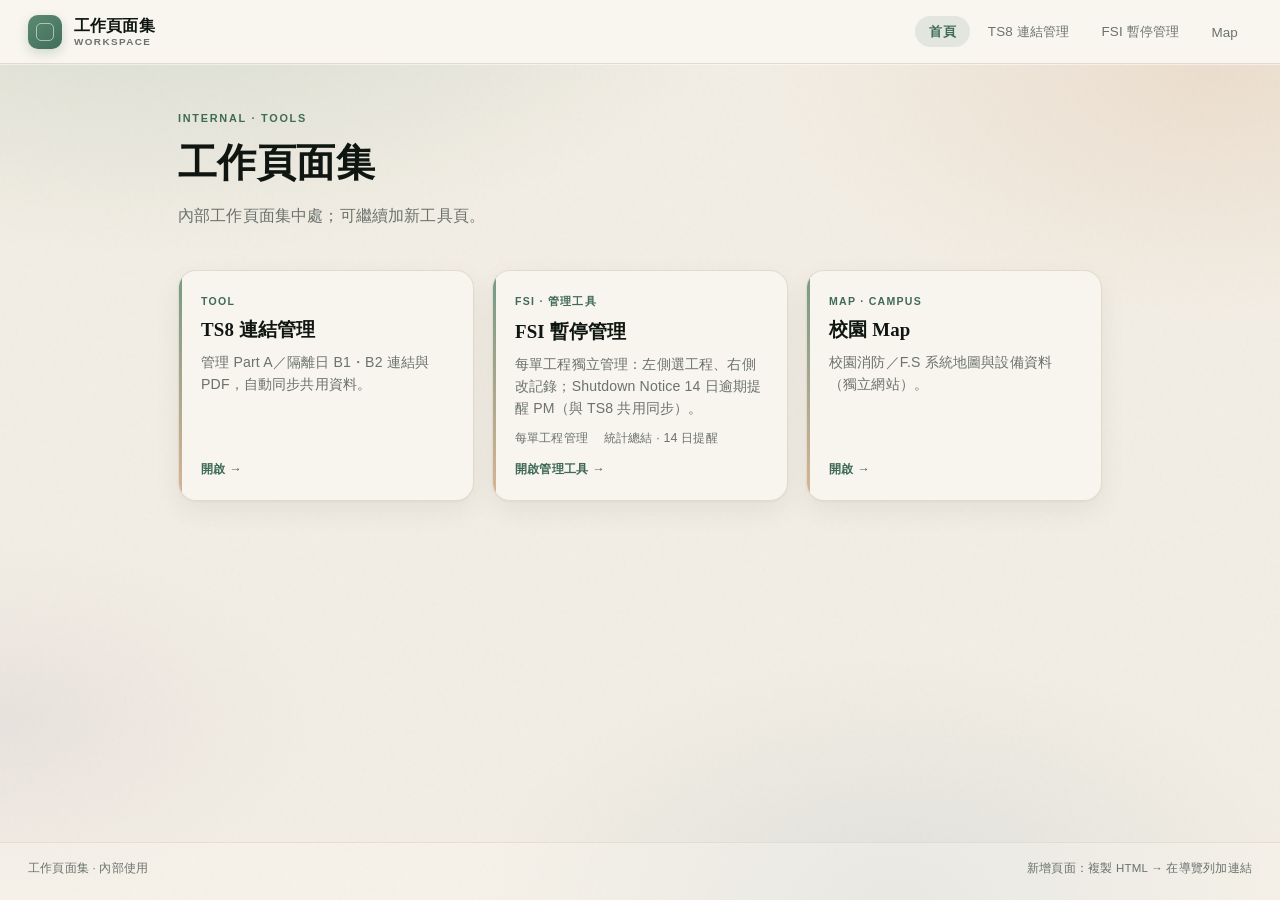
==== index.html @ bbdfae8e "Add campus Map link on workspace homepage and nav" ====
<!DOCTYPE html>
<html lang="zh-Hant">
<head>
<meta charset="UTF-8">
<meta name="viewport" content="width=device-width, initial-scale=1.0">
<meta http-equiv="Cache-Control" content="no-cache">
<title>工作頁面集 · Workspace</title>
<link rel="stylesheet" href="./css/site.css?v=20260917lazy1">
</head>
<body class="site-body">
<header class="site-nav" id="siteNav">
  <a class="site-brand" href="./">
    <span class="site-brand-mark" aria-hidden="true"></span>
    <span class="site-brand-text">
      <span class="site-brand-name">工作頁面集</span>
      <span class="site-brand-sub">Workspace</span>
    </span>
  </a>
  <button class="site-nav-toggle" type="button" id="navToggle" aria-label="開啟選單" aria-expanded="false">
    <span></span><span></span><span></span>
  </button>
  <ul class="site-nav-links">
    <li><a href="./" class="is-active" aria-current="page">首頁</a></li>
    <li><a href="./ts8.html">TS8 連結管理</a></li>
    <li><a href="./fsi.html">FSI 暫停管理</a></li>
    <li><a href="https://hiulungchu-art.github.io/map/" target="_blank" rel="noopener">Map</a></li>
  </ul>
</header>

<main class="landing">
  <div class="landing-hero">
    <div class="landing-eyebrow">Internal · Tools</div>
    <h1>工作頁面集</h1>
    <p>內部工作頁面集中處；可繼續加新工具頁。</p>
  </div>

  <div class="page-grid">
    <a class="page-card" href="./ts8.html">
      <div class="page-card-kicker">Tool</div>
      <h2>TS8 連結管理</h2>
      <p>管理 Part A／隔離日 B1・B2 連結與 PDF，自動同步共用資料。</p>
      <span class="page-card-cta">開啟 →</span>
    </a>

    <a class="page-card" href="./fsi.html">
      <div class="page-card-kicker">FSI · 管理工具</div>
      <h2>FSI 暫停管理</h2>
      <p>每單工程獨立管理：左側選工程、右側改記錄；Shutdown Notice 14 日逾期提醒 PM（與 TS8 共用同步）。</p>
      <div class="page-card-meta">
        <span>每單工程管理</span>
        <span>統計總結 · 14 日提醒</span>
      </div>
      <span class="page-card-cta">開啟管理工具 →</span>
    </a>

    <a class="page-card" href="https://hiulungchu-art.github.io/map/" target="_blank" rel="noopener">
      <div class="page-card-kicker">Map · Campus</div>
      <h2>校園 Map</h2>
      <p>校園消防／F.S 系統地圖與設備資料（獨立網站）。</p>
      <span class="page-card-cta">開啟 →</span>
    </a>
  </div>
</main>

<footer class="site-footer">
  <span>工作頁面集 · 內部使用</span>
  <span>新增頁面：複製 HTML → 在導覽列加連結</span>
</footer>

<script>
(function(){
  var nav=document.getElementById('siteNav');
  var btn=document.getElementById('navToggle');
  if(!nav||!btn) return;
  btn.addEventListener('click', function(){
    var open=nav.classList.toggle('is-open');
    btn.setAttribute('aria-expanded', open?'true':'false');
  });
})();
</script>
  <script src="./config.js"></script>
  <script src="./js/t.js"></script>
</body>
</html>
---- css/site.css ----
/* Shared site chrome — soft editorial garden aesthetic */
:root {
  --ink: #0F1612;
  --ink-2: #1A2420;
  --ink-soft: #24302A;
  --cream: #F3EEE4;
  --cream-2: #EAE3D6;
  --paper: #FAF7F1;
  --paper-glass: rgba(250,247,241,.78);
  --line: #DDD5C8;
  --line-soft: #E8E1D4;
  --text: #1E2622;
  --mute: #6A736C;
  --mute-2: #8A938C;
  --white: #FFFcf7;
  --accent: #5C8A72;
  --accent-d: #3F6B56;
  --accent-l: #E7F1EB;
  --accent-soft: rgba(92,138,114,.14);
  --accent-glow: rgba(92,138,114,.28);
  --warm: #C48A5A;
  --warm-l: #F8EFE6;
  --ok: #2F7A55;
  --okb: #E6F4EC;
  --warn: #9A6B2F;
  --warnb: #F8F0E4;
  --info: #3A6E8C;
  --infob: #E8F1F6;
  --pur: #6B5B8A;
  --purb: #F0ECF6;
  --danger: #A33B3B;
  --shadow: 0 1px 2px rgba(15,22,18,.04), 0 10px 28px rgba(15,22,18,.06);
  --shadow-lg: 0 6px 16px rgba(15,22,18,.07), 0 20px 48px rgba(15,22,18,.1);
  --shadow-hover: 0 10px 28px rgba(15,22,18,.1), 0 2px 8px rgba(92,138,114,.12);
  --radius: 18px;
  --radius-sm: 12px;
  --font-display: "Songti TC", "PingFang TC", "Hiragino Mincho ProN", "Noto Serif TC", "Noto Serif", serif;
  --font-body: "PingFang TC", "Hiragino Sans CNS", "Noto Sans TC", -apple-system, BlinkMacSystemFont, "Segoe UI", sans-serif;
  --font-ui: "PingFang TC", "Hiragino Sans CNS", "Noto Sans TC", -apple-system, BlinkMacSystemFont, "Segoe UI", sans-serif;
  --nav-h: 64px;
}

*{box-sizing:border-box;margin:0;padding:0}
html{-webkit-font-smoothing:antialiased;-moz-osx-font-smoothing:grayscale}
body.site-body{
  font-family:var(--font-body);
  color:var(--text);
  min-height:100vh;
  letter-spacing:.01em;
  background-color:var(--cream);
  background-image:
    radial-gradient(ellipse 90% 70% at 12% -10%, rgba(92,138,114,.22), transparent 55%),
    radial-gradient(ellipse 70% 55% at 95% 8%, rgba(196,138,90,.16), transparent 50%),
    radial-gradient(ellipse 60% 50% at 70% 100%, rgba(58,110,140,.1), transparent 55%),
    radial-gradient(ellipse 50% 40% at 0% 80%, rgba(107,91,138,.08), transparent 50%),
    url("data:image/svg+xml,%3Csvg viewBox='0 0 256 256' xmlns='http://www.w3.org/2000/svg'%3E%3Cfilter id='n'%3E%3CfeTurbulence type='fractalNoise' baseFrequency='0.85' numOctaves='4' stitchTiles='stitch'/%3E%3CfeColorMatrix type='saturate' values='0'/%3E%3C/filter%3E%3Crect width='100%25' height='100%25' filter='url(%23n)' opacity='0.035'/%3E%3C/svg%3E");
  background-attachment: scroll;
  display:flex;
  flex-direction:column;
}

/* —— Site nav —— */
.site-nav{
  position:sticky;
  top:0;
  z-index:40;
  height:var(--nav-h);
  display:flex;
  align-items:center;
  justify-content:space-between;
  gap:16px;
  padding:0 28px;
  background:rgba(250,247,241,.96);
  border-bottom:1px solid rgba(221,213,200,.85);
  box-shadow:0 1px 0 rgba(255,255,255,.5);
}
.site-brand{
  display:flex;
  align-items:center;
  gap:12px;
  text-decoration:none;
  color:var(--ink);
  min-width:0;
}
.site-brand-mark{
  width:34px;height:34px;
  border-radius:10px;
  background:
    linear-gradient(145deg, rgba(92,138,114,.95), rgba(63,107,86,.9)),
    var(--accent);
  box-shadow:0 4px 12px rgba(92,138,114,.28);
  flex-shrink:0;
  position:relative;
}
.site-brand-mark::after{
  content:"";
  position:absolute;
  inset:8px;
  border-radius:5px;
  border:1.5px solid rgba(255,252,247,.55);
}
.site-brand-text{
  display:flex;
  flex-direction:column;
  gap:1px;
  min-width:0;
}
.site-brand-name{
  font-family:var(--font-display);
  font-size:1.02rem;
  font-weight:600;
  letter-spacing:.01em;
  line-height:1.2;
  white-space:nowrap;
}
.site-brand-sub{
  font-family:var(--font-ui);
  font-size:.62rem;
  font-weight:600;
  letter-spacing:.14em;
  text-transform:uppercase;
  color:var(--mute);
}

.site-nav-links{
  display:flex;
  align-items:center;
  gap:4px;
  list-style:none;
}
.site-nav-links a{
  font-family:var(--font-ui);
  font-size:.84rem;
  font-weight:500;
  color:var(--mute);
  text-decoration:none;
  padding:8px 14px;
  border-radius:999px;
  transition:color .15s, background .15s;
  white-space:nowrap;
}
.site-nav-links a:hover{
  color:var(--ink);
  background:rgba(92,138,114,.1);
}
.site-nav-links a.is-active{
  color:var(--accent-d);
  background:var(--accent-soft);
  font-weight:600;
}

.site-nav-toggle{
  display:none;
  border:1px solid var(--line);
  background:var(--paper);
  border-radius:10px;
  width:40px;height:40px;
  cursor:pointer;
  align-items:center;
  justify-content:center;
  flex-direction:column;
  gap:5px;
  padding:0;
}
.site-nav-toggle span{
  display:block;
  width:16px;height:1.5px;
  background:var(--ink);
  border-radius:1px;
}

@media(max-width:720px){
  .site-nav{padding:0 16px}
  .site-nav-toggle{display:flex}
  .site-nav-links{
    display:none;
    position:absolute;
    top:var(--nav-h);
    left:0;right:0;
    flex-direction:column;
    align-items:stretch;
    gap:2px;
    padding:10px 12px 14px;
    background:rgba(250,247,241,.98);
    border-bottom:1px solid var(--line);
    box-shadow:var(--shadow);
  }
  .site-nav.is-open .site-nav-links{display:flex}
  .site-nav-links a{padding:12px 14px;border-radius:12px}
}

/* —— Site footer —— */
.site-footer{
  margin-top:auto;
  padding:18px 28px 24px;
  font-family:var(--font-ui);
  font-size:.72rem;
  color:var(--mute);
  letter-spacing:.02em;
  border-top:1px solid rgba(221,213,200,.65);
  background:rgba(250,247,241,.35);
  display:flex;
  justify-content:space-between;
  gap:12px;
  flex-wrap:wrap;
}
.site-footer a{color:var(--accent-d);text-decoration:none}
.site-footer a:hover{text-decoration:underline}

/* —— Landing —— */
.landing{
  flex:1;
  width:100%;
  max-width:980px;
  margin:0 auto;
  padding:48px 28px 64px;
}
.landing-hero{
  margin-bottom:40px;
  max-width:640px;
}
.landing-eyebrow{
  font-family:var(--font-ui);
  font-size:.68rem;
  font-weight:600;
  letter-spacing:.16em;
  text-transform:uppercase;
  color:var(--accent-d);
  margin-bottom:14px;
}
.landing-hero h1{
  font-family:var(--font-display);
  font-size:clamp(1.85rem, 3.5vw, 2.45rem);
  font-weight:600;
  color:var(--ink);
  line-height:1.28;
  letter-spacing:.01em;
  margin-bottom:14px;
}
.landing-hero p{
  font-size:1.02rem;
  color:var(--mute);
  line-height:1.7;
  font-weight:400;
}

.page-grid{
  display:grid;
  grid-template-columns:repeat(auto-fill, minmax(260px, 1fr));
  gap:18px;
}
.page-card{
  display:flex;
  flex-direction:column;
  gap:10px;
  padding:24px 22px 22px;
  background:var(--paper-glass);
  border:1px solid rgba(221,213,200,.85);
  border-radius:var(--radius);
  box-shadow:var(--shadow);
  text-decoration:none;
  color:inherit;
  transition:border-color .15s, background .15s;
  min-height:168px;
  position:relative;
  overflow:hidden;
}
.page-card::before{
  content:"";
  position:absolute;
  left:0;top:0;bottom:0;
  width:3px;
  background:linear-gradient(180deg, var(--accent), rgba(196,138,90,.7));
  opacity:.85;
}
@media (hover: hover) and (pointer: fine){
  .page-card:hover{
    border-color:rgba(92,138,114,.35);
    background:var(--paper);
  }
}
.page-card.is-placeholder{
  opacity:.62;
  pointer-events:none;
  cursor:default;
}
.page-card.is-placeholder::before{
  background:var(--line);
  opacity:1;
}
.page-card-kicker{
  font-family:var(--font-ui);
  font-size:.66rem;
  font-weight:600;
  letter-spacing:.12em;
  text-transform:uppercase;
  color:var(--accent-d);
}
.page-card.is-placeholder .page-card-kicker{color:var(--mute-2)}
.page-card h2{
  font-family:var(--font-display);
  font-size:1.18rem;
  font-weight:600;
  color:var(--ink);
  line-height:1.35;
}
.page-card p{
  font-size:.88rem;
  color:var(--mute);
  line-height:1.55;
  flex:1;
}
.page-card-meta{
  display:flex;flex-wrap:wrap;gap:10px 16px;
  font-size:.78rem;color:var(--mute);
  font-variant-numeric:tabular-nums;
}
.page-card-meta strong{color:var(--ink);font-weight:700;font-size:.95rem}
.page-card-cta{
  font-family:var(--font-ui);
  font-size:.78rem;
  font-weight:600;
  color:var(--accent-d);
  letter-spacing:.02em;
  margin-top:4px;
}
.page-card.is-placeholder .page-card-cta{color:var(--mute-2);font-weight:500}


.page-grid-single{
  grid-template-columns:1fr;
  max-width:720px;
}
.page-card-hero{
  min-height:220px;
  padding:32px 28px 28px;
}
.page-card-hero h2{font-size:clamp(1.35rem,2.4vw,1.7rem)}
.page-card-hero p{font-size:.95rem;max-width:36rem}

@media(max-width:720px){
  .landing{padding:32px 16px 48px}
  .site-footer{padding:16px}
}

/* App pages under site chrome */
body.has-site-chrome .app{
  min-height:calc(100vh - var(--nav-h));
}
body.has-site-chrome .main{
  min-height:calc(100vh - var(--nav-h));
}
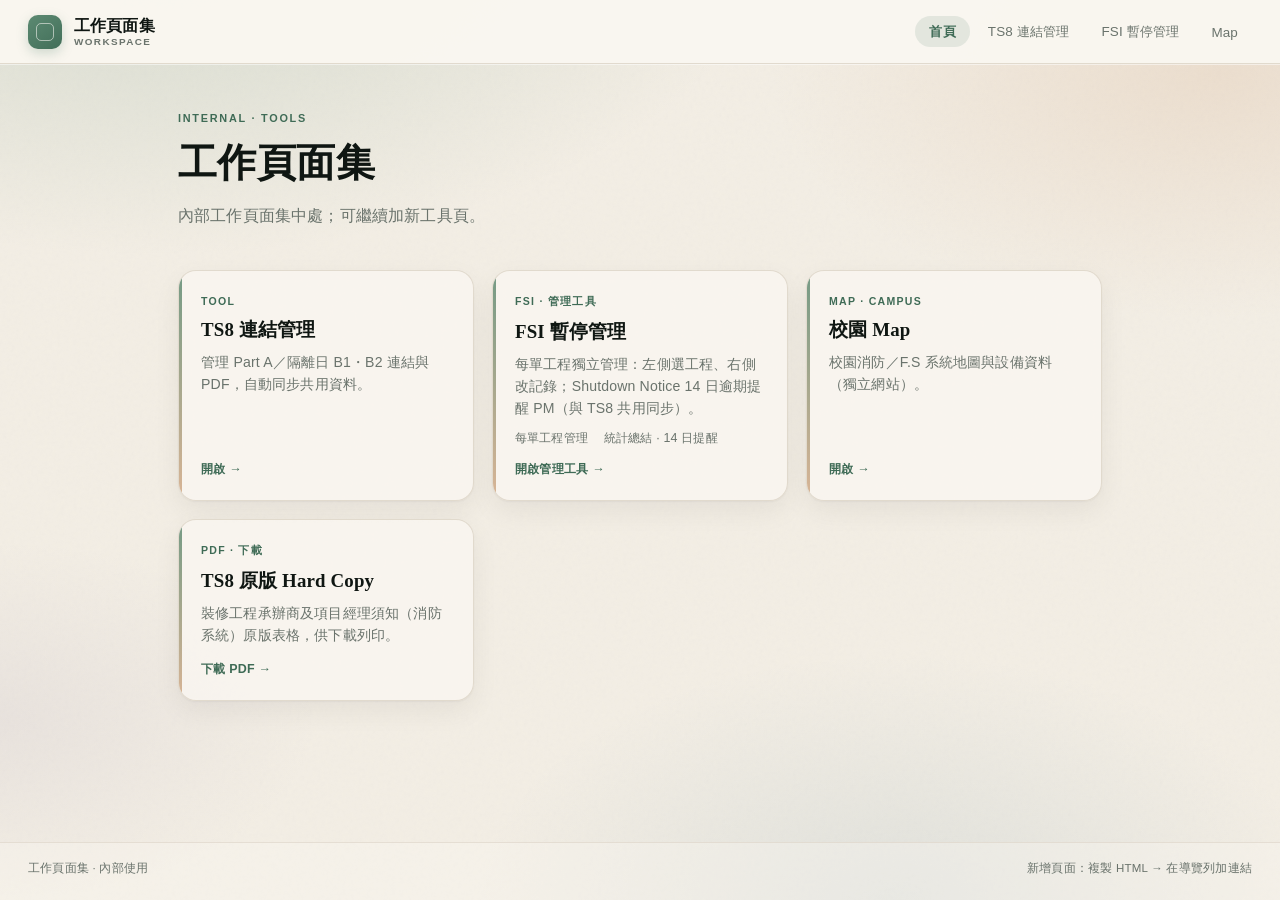
==== commit dca1a33e: "Add TS8 original hard-copy PDF for public download" ====
--- a/index.html
+++ b/index.html
@@ -59,6 +59,12 @@
       <p>校園消防／F.S 系統地圖與設備資料（獨立網站）。</p>
       <span class="page-card-cta">開啟 →</span>
     </a>
+    <a class="page-card" href="./downloads/TS8-hardcopy-contractor-PM-notice.pdf" target="_blank" rel="noopener">
+      <div class="page-card-kicker">PDF · 下載</div>
+      <h2>TS8 原版 Hard Copy</h2>
+      <p>裝修工程承辦商及項目經理須知（消防系統）原版表格，供下載列印。</p>
+      <span class="page-card-cta">下載 PDF →</span>
+    </a>
   </div>
 </main>
 
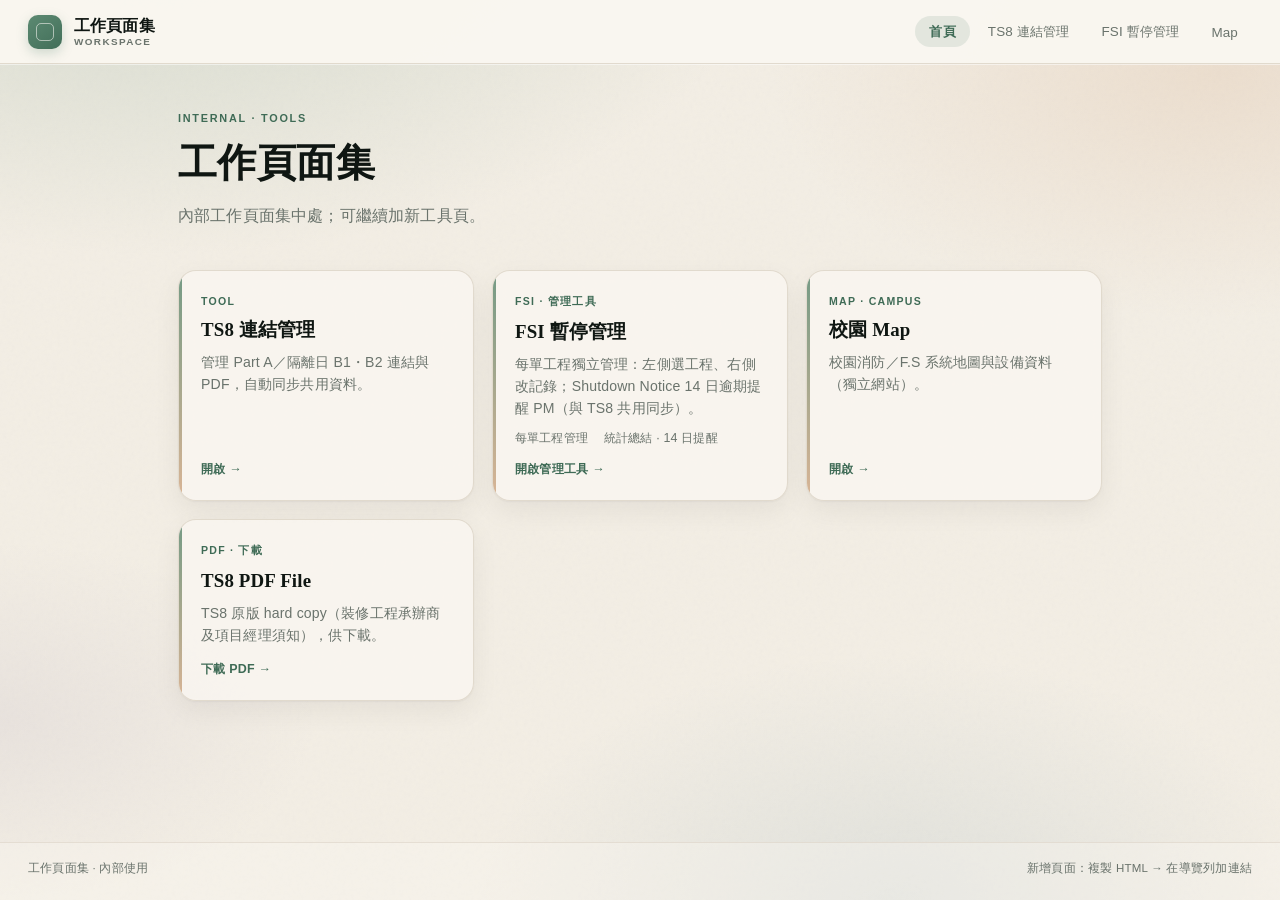
==== commit 06d25668: "Rename hardcopy download label and file to TS8 PDF File" ====
--- a/index.html
+++ b/index.html
@@ -59,10 +59,10 @@
       <p>校園消防／F.S 系統地圖與設備資料（獨立網站）。</p>
       <span class="page-card-cta">開啟 →</span>
     </a>
-    <a class="page-card" href="./downloads/TS8-hardcopy-contractor-PM-notice.pdf" target="_blank" rel="noopener">
+    <a class="page-card" href="./downloads/TS8-PDF-File.pdf" target="_blank" rel="noopener">
       <div class="page-card-kicker">PDF · 下載</div>
-      <h2>TS8 原版 Hard Copy</h2>
-      <p>裝修工程承辦商及項目經理須知（消防系統）原版表格，供下載列印。</p>
+      <h2>TS8 PDF File</h2>
+      <p>TS8 原版 hard copy（裝修工程承辦商及項目經理須知），供下載。</p>
       <span class="page-card-cta">下載 PDF →</span>
     </a>
   </div>
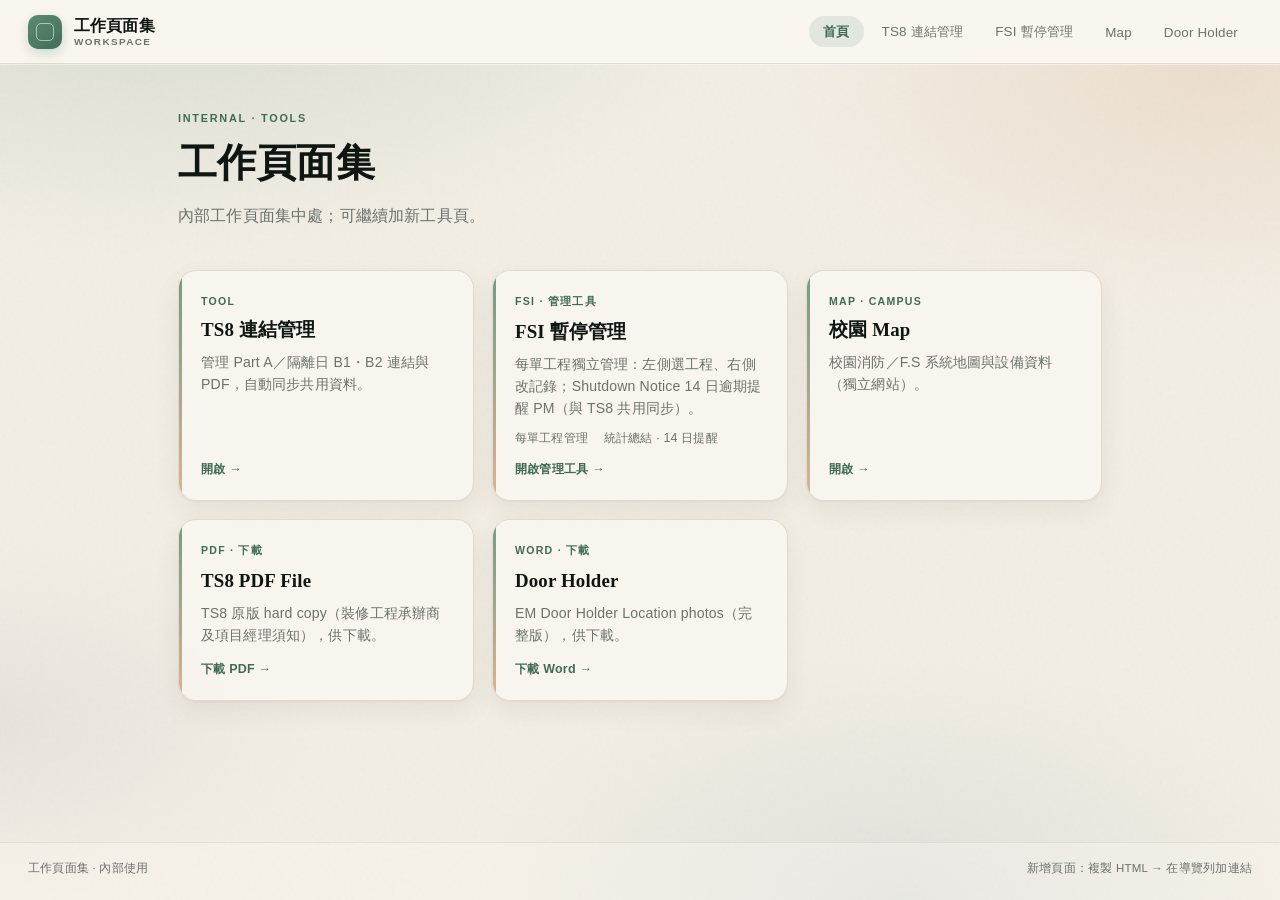
==== commit e5ff9562: "Add EM Door Holder Location photos Word for download" ====
--- a/index.html
+++ b/index.html
@@ -24,6 +24,7 @@
     <li><a href="./ts8.html">TS8 連結管理</a></li>
     <li><a href="./fsi.html">FSI 暫停管理</a></li>
     <li><a href="https://hiulungchu-art.github.io/map/" target="_blank" rel="noopener">Map</a></li>
+    <li><a href="./downloads/EM_Door_Holder_Location_photos_final.docx" target="_blank" rel="noopener">Door Holder</a></li>
   </ul>
 </header>
 
@@ -65,6 +66,12 @@
       <p>TS8 原版 hard copy（裝修工程承辦商及項目經理須知），供下載。</p>
       <span class="page-card-cta">下載 PDF →</span>
     </a>
+    <a class="page-card" href="./downloads/EM_Door_Holder_Location_photos_final.docx" target="_blank" rel="noopener">
+      <div class="page-card-kicker">Word · 下載</div>
+      <h2>Door Holder</h2>
+      <p>EM Door Holder Location photos（完整版），供下載。</p>
+      <span class="page-card-cta">下載 Word →</span>
+    </a>
   </div>
 </main>
 
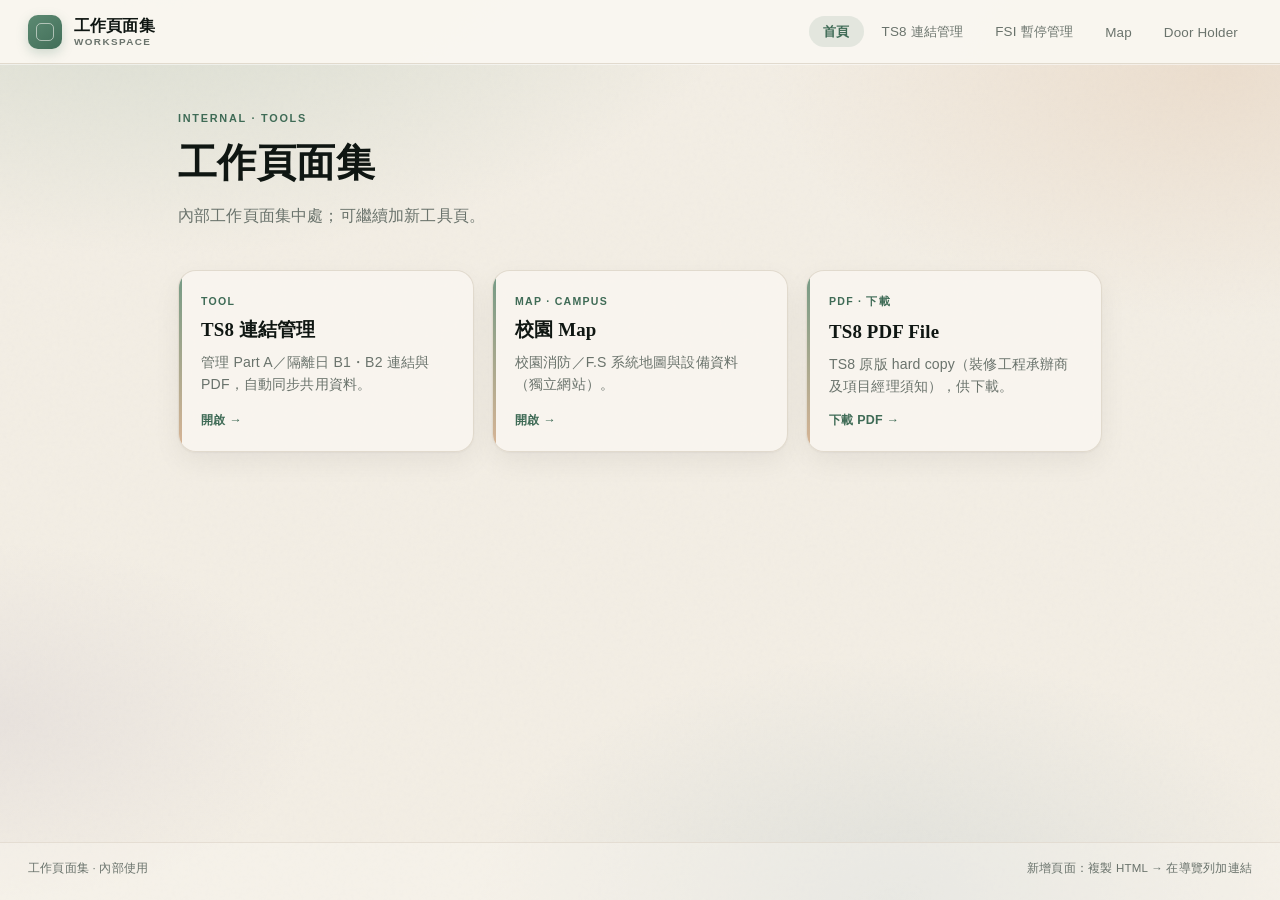
==== commit 749145e2: "Remove FSI and Door Holder cards from the homepage Drop those two landing cards so the live workspac" ====
--- a/index.html
+++ b/index.html
@@ -43,17 +43,6 @@
       <span class="page-card-cta">開啟 →</span>
     </a>
 
-    <a class="page-card" href="./fsi.html">
-      <div class="page-card-kicker">FSI · 管理工具</div>
-      <h2>FSI 暫停管理</h2>
-      <p>每單工程獨立管理：左側選工程、右側改記錄；Shutdown Notice 14 日逾期提醒 PM（與 TS8 共用同步）。</p>
-      <div class="page-card-meta">
-        <span>每單工程管理</span>
-        <span>統計總結 · 14 日提醒</span>
-      </div>
-      <span class="page-card-cta">開啟管理工具 →</span>
-    </a>
-
     <a class="page-card" href="https://hiulungchu-art.github.io/map/" target="_blank" rel="noopener">
       <div class="page-card-kicker">Map · Campus</div>
       <h2>校園 Map</h2>
@@ -65,12 +54,6 @@
       <h2>TS8 PDF File</h2>
       <p>TS8 原版 hard copy（裝修工程承辦商及項目經理須知），供下載。</p>
       <span class="page-card-cta">下載 PDF →</span>
-    </a>
-    <a class="page-card" href="./downloads/EM_Door_Holder_Location_photos_final.docx" target="_blank" rel="noopener">
-      <div class="page-card-kicker">Word · 下載</div>
-      <h2>Door Holder</h2>
-      <p>EM Door Holder Location photos（完整版），供下載。</p>
-      <span class="page-card-cta">下載 Word →</span>
     </a>
   </div>
 </main>
--- a/css/site.css
+++ b/css/site.css
@@ -310,12 +310,6 @@
   line-height:1.55;
   flex:1;
 }
-.page-card-meta{
-  display:flex;flex-wrap:wrap;gap:10px 16px;
-  font-size:.78rem;color:var(--mute);
-  font-variant-numeric:tabular-nums;
-}
-.page-card-meta strong{color:var(--ink);font-weight:700;font-size:.95rem}
 .page-card-cta{
   font-family:var(--font-ui);
   font-size:.78rem;
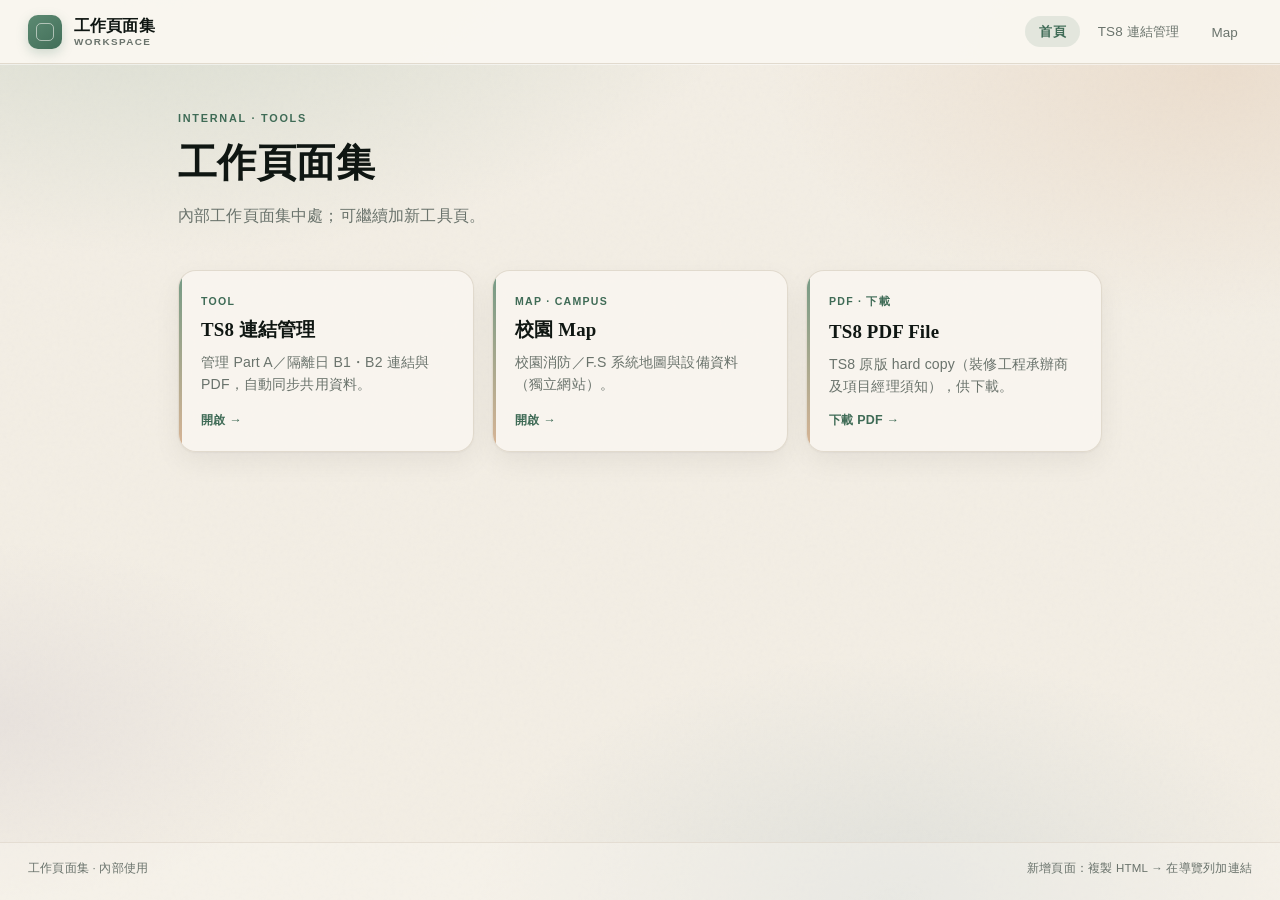
==== commit ed6f8cdf: "Remove FSI and Door Holder links from the site header Drop those two items from the shared nav on th" ====
--- a/index.html
+++ b/index.html
@@ -22,9 +22,7 @@
   <ul class="site-nav-links">
     <li><a href="./" class="is-active" aria-current="page">首頁</a></li>
     <li><a href="./ts8.html">TS8 連結管理</a></li>
-    <li><a href="./fsi.html">FSI 暫停管理</a></li>
     <li><a href="https://hiulungchu-art.github.io/map/" target="_blank" rel="noopener">Map</a></li>
-    <li><a href="./downloads/EM_Door_Holder_Location_photos_final.docx" target="_blank" rel="noopener">Door Holder</a></li>
   </ul>
 </header>
 
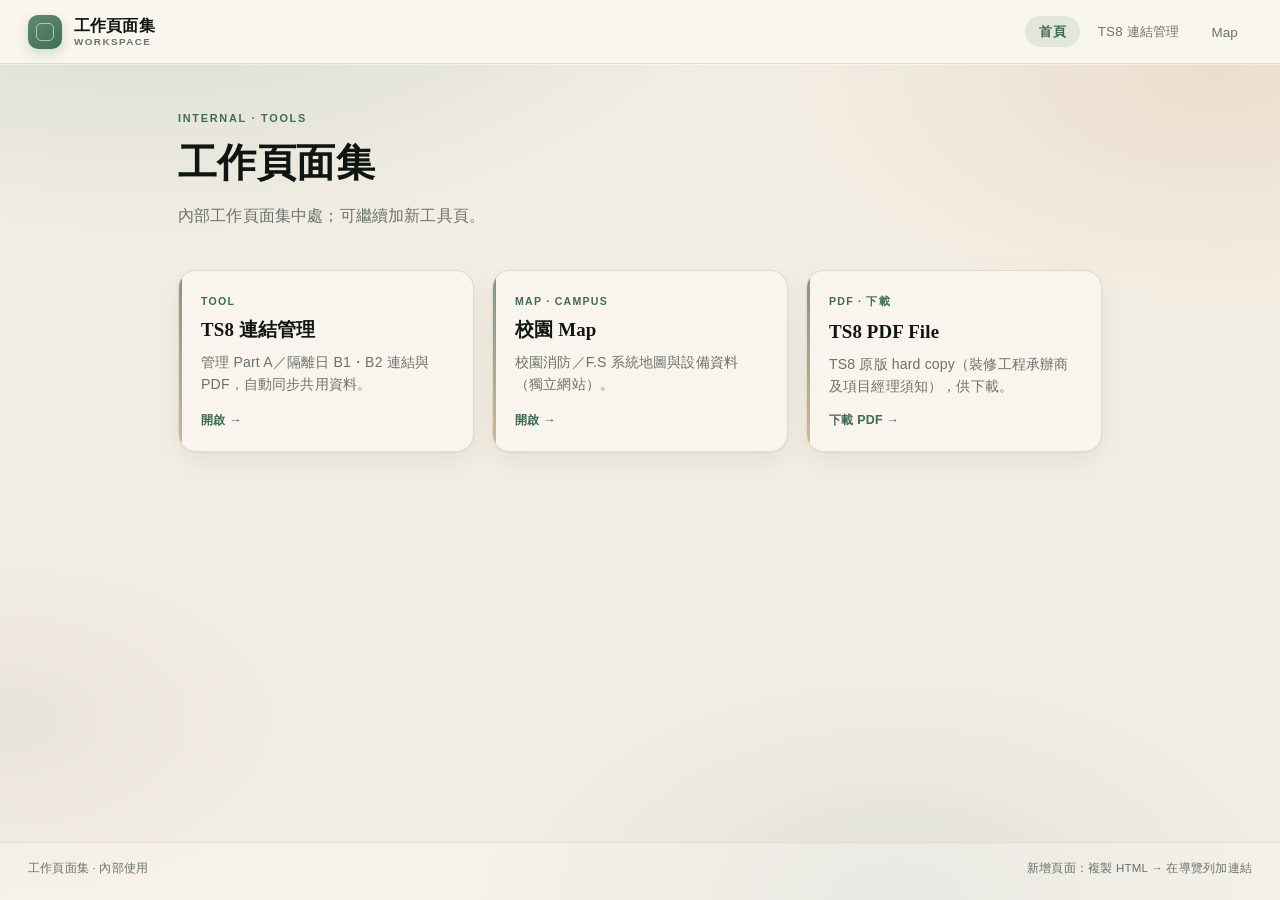
==== commit 6ce905e9: "Fix TS8 scroll and interaction jank The page background included an SVG feTurbulence filter with no " ====
--- a/index.html
+++ b/index.html
@@ -5,7 +5,7 @@
 <meta name="viewport" content="width=device-width, initial-scale=1.0">
 <meta http-equiv="Cache-Control" content="no-cache">
 <title>工作頁面集 · Workspace</title>
-<link rel="stylesheet" href="./css/site.css?v=20260917lazy1">
+<link rel="stylesheet" href="./css/site.css?v=20261123perf1">
 </head>
 <body class="site-body">
 <header class="site-nav" id="siteNav">
--- a/css/site.css
+++ b/css/site.css
@@ -48,12 +48,14 @@
   min-height:100vh;
   letter-spacing:.01em;
   background-color:var(--cream);
+  /* Gradients only. An SVG feTurbulence noise tile has no intrinsic size, so the
+     browser rasterizes fractal noise across the whole document and again whenever
+     height changes (expand a day, filter the list, switch projects). */
   background-image:
     radial-gradient(ellipse 90% 70% at 12% -10%, rgba(92,138,114,.22), transparent 55%),
     radial-gradient(ellipse 70% 55% at 95% 8%, rgba(196,138,90,.16), transparent 50%),
     radial-gradient(ellipse 60% 50% at 70% 100%, rgba(58,110,140,.1), transparent 55%),
-    radial-gradient(ellipse 50% 40% at 0% 80%, rgba(107,91,138,.08), transparent 50%),
-    url("data:image/svg+xml,%3Csvg viewBox='0 0 256 256' xmlns='http://www.w3.org/2000/svg'%3E%3Cfilter id='n'%3E%3CfeTurbulence type='fractalNoise' baseFrequency='0.85' numOctaves='4' stitchTiles='stitch'/%3E%3CfeColorMatrix type='saturate' values='0'/%3E%3C/filter%3E%3Crect width='100%25' height='100%25' filter='url(%23n)' opacity='0.035'/%3E%3C/svg%3E");
+    radial-gradient(ellipse 50% 40% at 0% 80%, rgba(107,91,138,.08), transparent 50%);
   background-attachment: scroll;
   display:flex;
   flex-direction:column;
